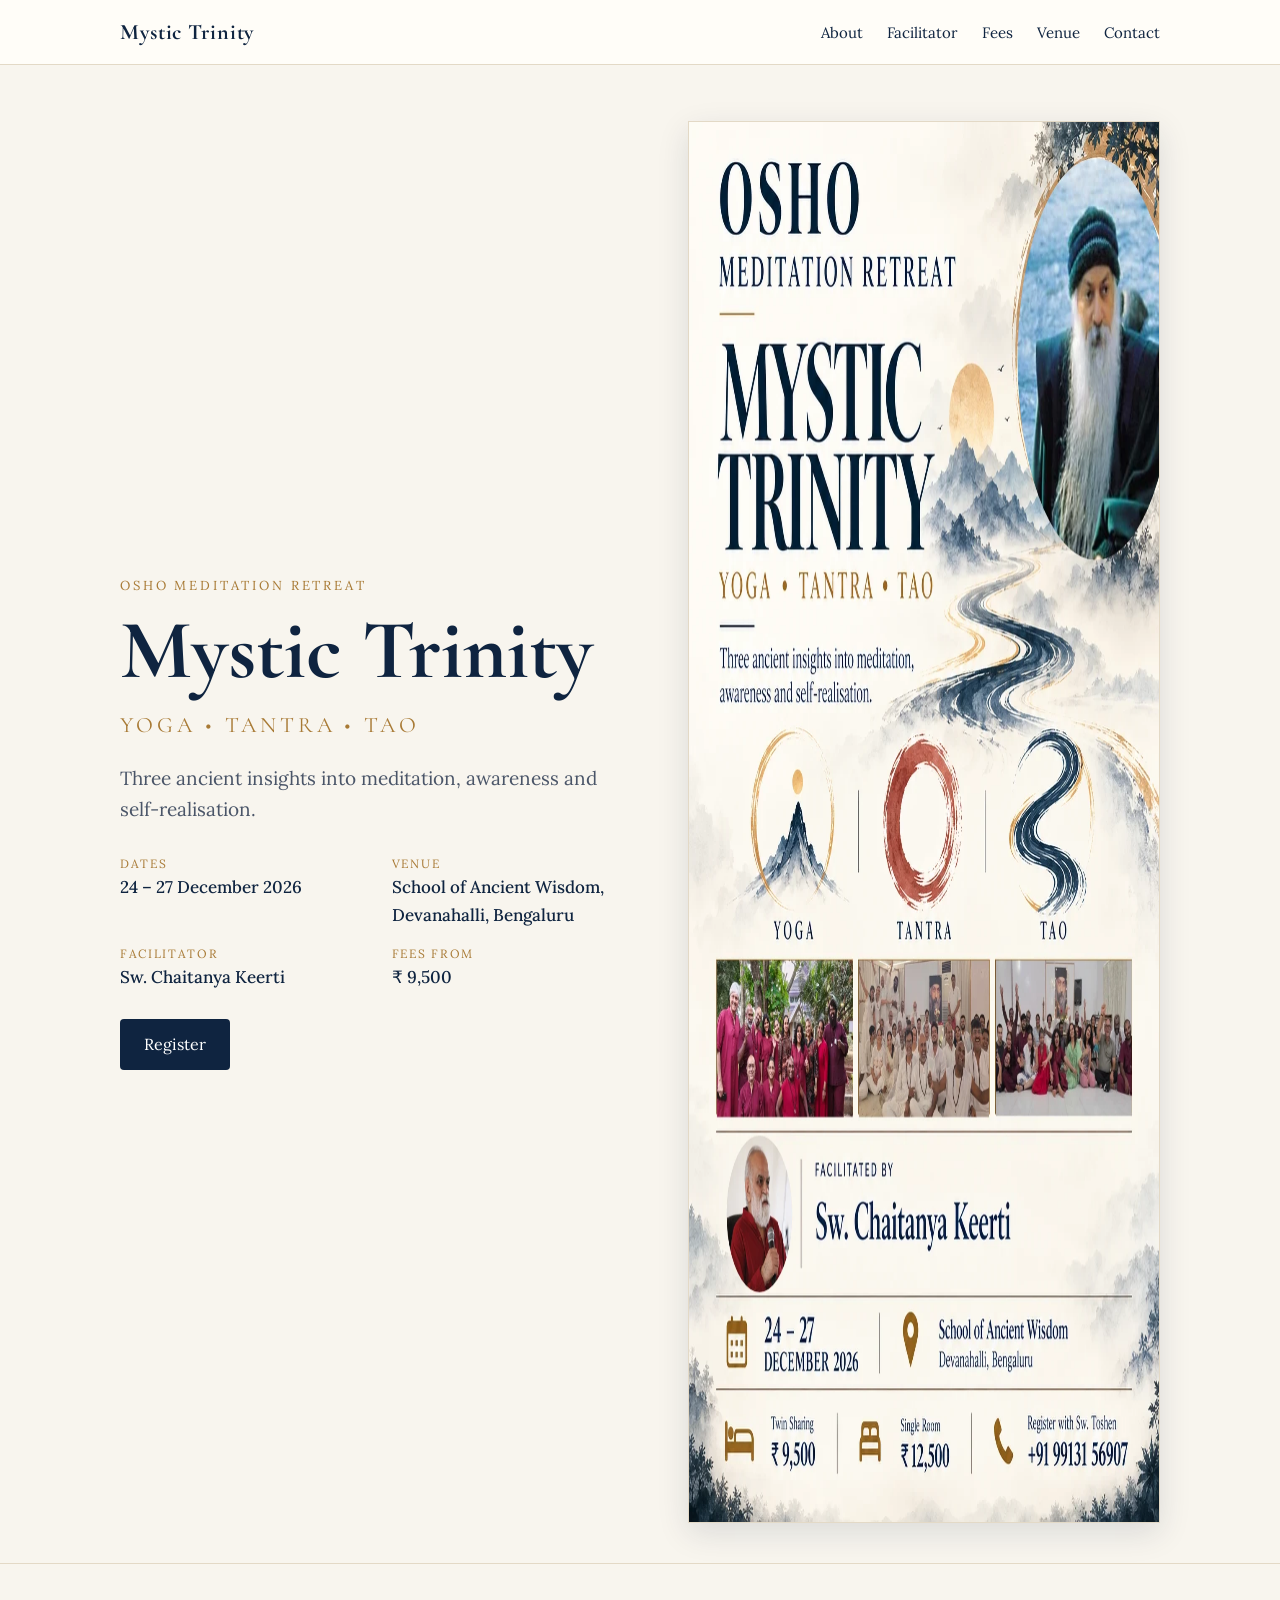
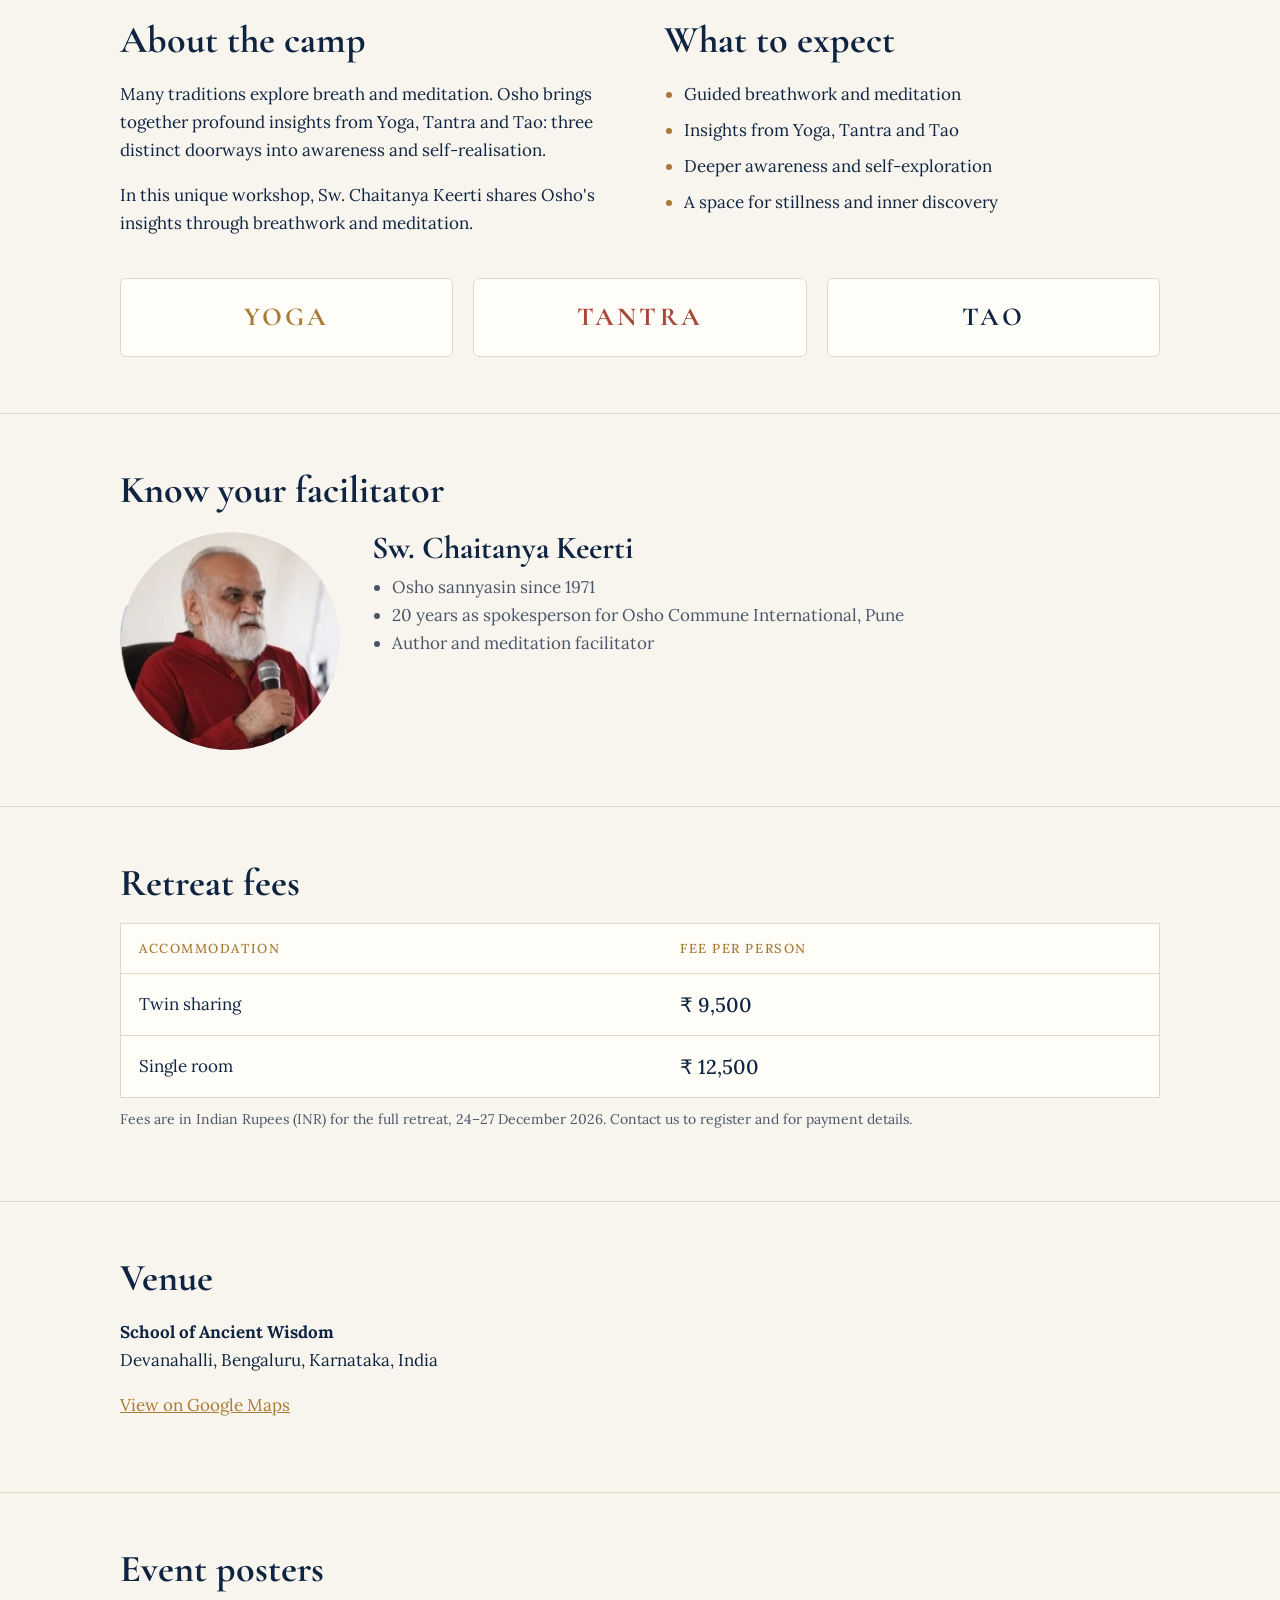
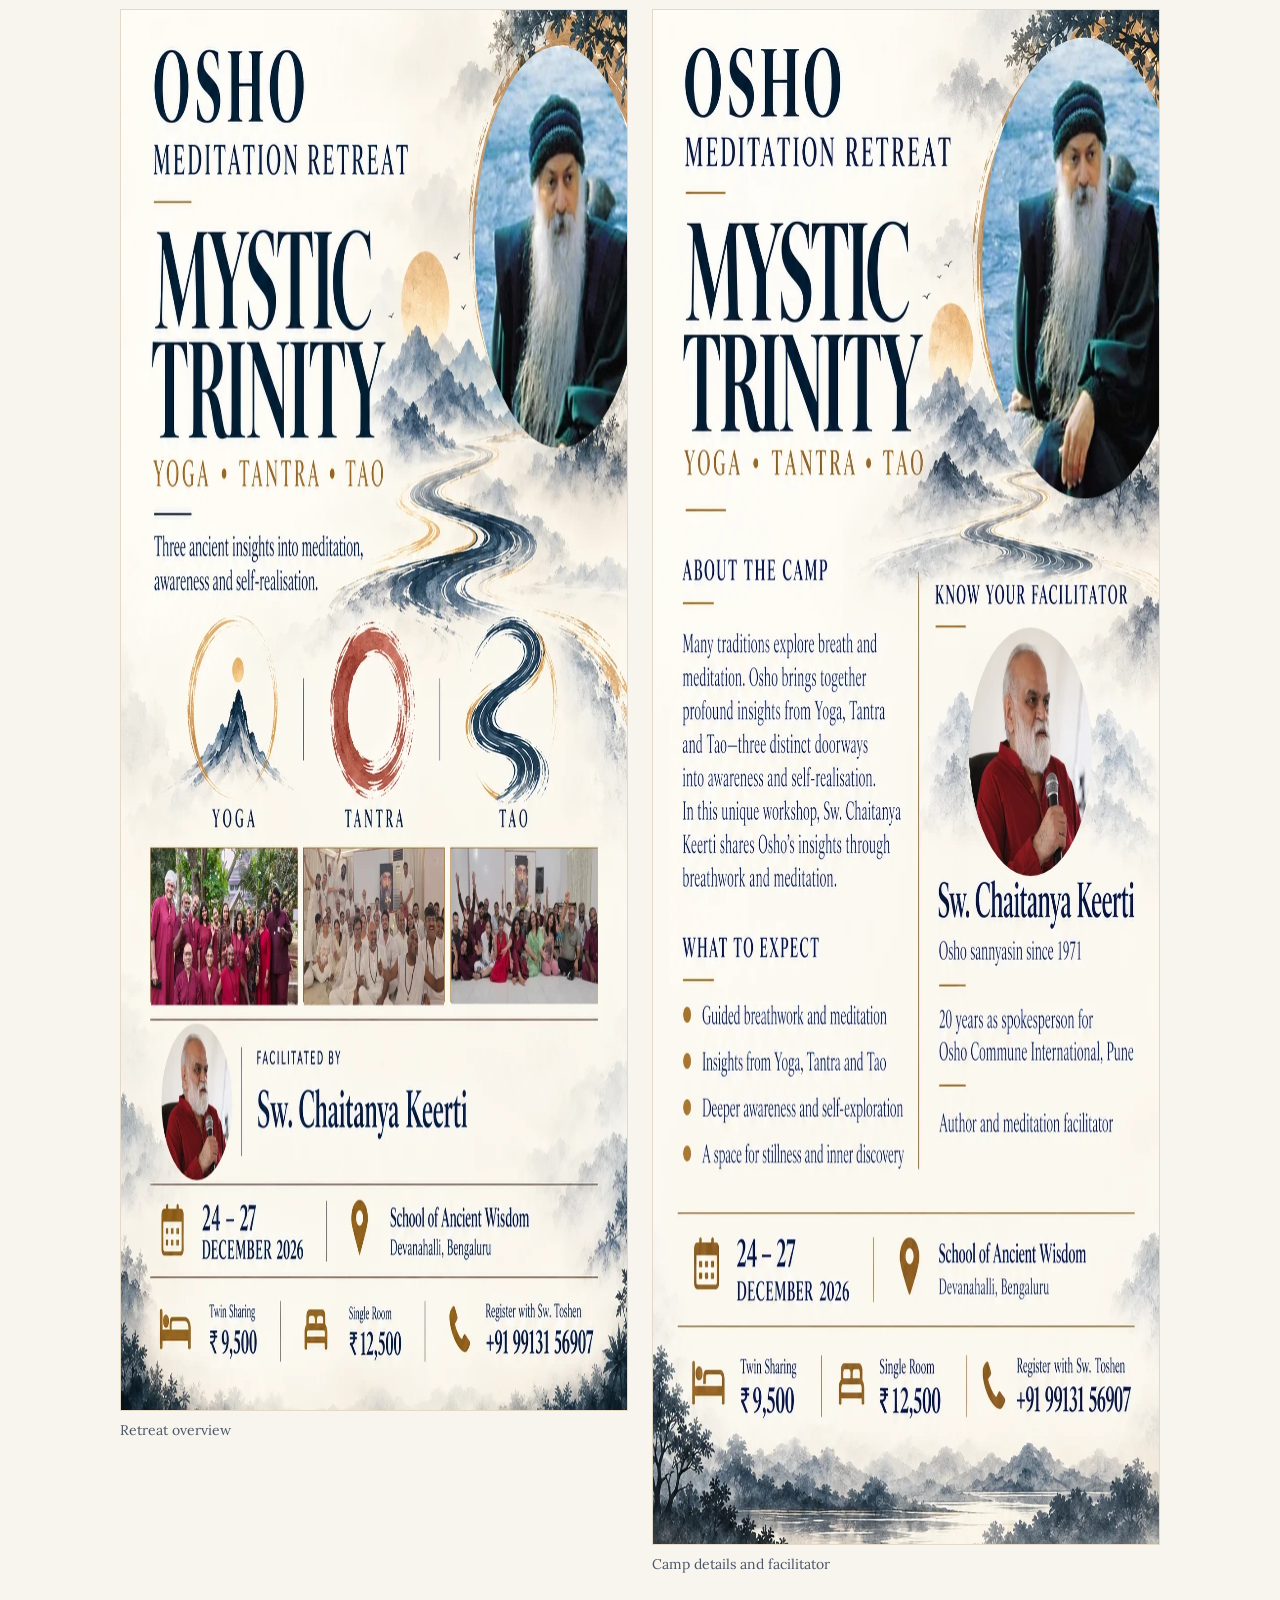
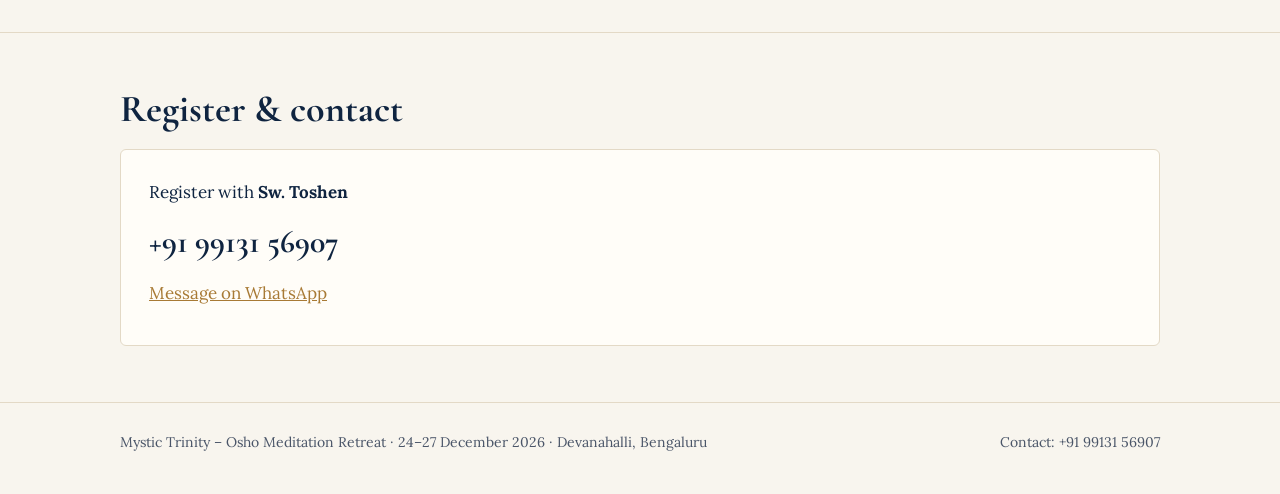
==== index.html @ 8c8d6dd5 "Mystic Trinity retreat landing page Co-Authored-By: Claude Opus 5.5 <noreply@anthropic.com>" ====
<!doctype html>
<html lang="en">
<head>
  <meta charset="utf-8">
  <meta name="viewport" content="width=device-width, initial-scale=1">
  <title>Mystic Trinity – Osho Meditation Retreat | 24–27 Dec 2026, Bengaluru</title>
  <meta name="description" content="Mystic Trinity: Yoga, Tantra, Tao. A four-day Osho meditation retreat facilitated by Sw. Chaitanya Keerti at the School of Ancient Wisdom, Devanahalli, Bengaluru, 24–27 December 2026.">
  <meta property="og:title" content="Mystic Trinity – Osho Meditation Retreat">
  <meta property="og:description" content="Yoga • Tantra • Tao. 24–27 December 2026, School of Ancient Wisdom, Devanahalli, Bengaluru.">
  <meta property="og:image" content="images/poster-overview.webp">
  <meta property="og:type" content="website">
  <link rel="preconnect" href="https://fonts.googleapis.com">
  <link rel="preconnect" href="https://fonts.gstatic.com" crossorigin>
  <link href="https://fonts.googleapis.com/css2?family=Cormorant+Garamond:wght@500;600;700&family=Lora:wght@400;500&display=swap" rel="stylesheet">
  <style>
    :root {
      --bg: #f8f5ee;
      --surface: #fffdf8;
      --ink: #0f2440;
      --muted: #4a5568;
      --gold: #a87a35;
      --rust: #a8463a;
      --line: #e3d9c6;
    }
    * { box-sizing: border-box; }
    html { scroll-behavior: smooth; }
    body {
      margin: 0;
      background: var(--bg);
      color: var(--ink);
      font-family: "Lora", Georgia, serif;
      font-size: 17px;
      line-height: 1.65;
    }
    a { color: var(--gold); }
    img { max-width: 100%; display: block; }
    .wrap { max-width: 1080px; margin: 0 auto; padding: 0 20px; }

    header.top {
      border-bottom: 1px solid var(--line);
      background: var(--surface);
    }
    header.top .wrap {
      display: flex; align-items: center; justify-content: space-between;
      gap: 16px; padding-top: 14px; padding-bottom: 14px; flex-wrap: wrap;
    }
    .brand { font-family: "Cormorant Garamond", serif; font-weight: 700; font-size: 22px; letter-spacing: .04em; }
    nav a { color: var(--ink); text-decoration: none; margin-left: 20px; font-size: 15px; }
    nav a:hover { color: var(--gold); }

    .hero { padding: 56px 0 40px; }
    .hero .wrap { display: grid; grid-template-columns: 1.1fr 1fr; gap: 48px; align-items: center; }
    .eyebrow { letter-spacing: .22em; text-transform: uppercase; font-size: 13px; color: var(--gold); margin: 0 0 8px; }
    h1, h2, h3 { font-family: "Cormorant Garamond", serif; line-height: 1.1; margin: 0; }
    h1 { font-size: clamp(48px, 8vw, 84px); font-weight: 700; }
    .paths { font-family: "Cormorant Garamond", serif; color: var(--gold); letter-spacing: .18em; font-size: 22px; margin: 10px 0 20px; }
    .lede { font-size: 19px; color: var(--muted); margin: 0 0 28px; }
    .facts { display: grid; grid-template-columns: 1fr 1fr; gap: 14px 24px; margin: 0 0 28px; }
    .facts dt { font-size: 12px; letter-spacing: .14em; text-transform: uppercase; color: var(--gold); }
    .facts dd { margin: 0; font-weight: 500; }
    .btn {
      display: inline-block; background: var(--ink); color: #fff; text-decoration: none;
      padding: 12px 24px; border-radius: 4px; font-size: 16px;
    }
    .btn:hover { background: #1c3a63; }
    .hero-img { border: 1px solid var(--line); box-shadow: 0 10px 30px rgba(15,36,64,.12); }

    section { padding: 56px 0; border-top: 1px solid var(--line); }
    section h2 { font-size: 38px; margin-bottom: 18px; }
    .two { display: grid; grid-template-columns: 1fr 1fr; gap: 48px; }

    .trinity { display: grid; grid-template-columns: repeat(3, 1fr); gap: 20px; margin-top: 24px; }
    .card { background: var(--surface); border: 1px solid var(--line); padding: 24px; text-align: center; border-radius: 6px; }
    .card h3 { font-size: 26px; letter-spacing: .12em; }
    .card p { margin: 0; color: var(--muted); font-size: 16px; }
    .card.yoga h3 { color: var(--gold); }
    .card.tantra h3 { color: var(--rust); }
    .card.tao h3 { color: var(--ink); }

    ul.expect { padding-left: 20px; margin: 0; }
    ul.expect li { margin-bottom: 8px; }
    ul.expect li::marker { color: var(--gold); }

    .facilitator { display: grid; grid-template-columns: 220px 1fr; gap: 32px; align-items: start; }
    .facilitator h3 { font-size: 32px; margin-bottom: 8px; }
    .facilitator ul { padding-left: 20px; margin: 0; color: var(--muted); }

    table.pricing { width: 100%; border-collapse: collapse; background: var(--surface); border: 1px solid var(--line); }
    table.pricing th, table.pricing td { padding: 14px 18px; text-align: left; border-bottom: 1px solid var(--line); }
    table.pricing th { font-size: 13px; letter-spacing: .12em; text-transform: uppercase; color: var(--gold); font-weight: 500; }
    table.pricing td.amt { font-weight: 500; font-size: 20px; white-space: nowrap; }
    .note { font-size: 14px; color: var(--muted); margin-top: 10px; }

    .posters { display: grid; grid-template-columns: 1fr 1fr; gap: 24px; }
    .posters figure { margin: 0; }
    .posters img { border: 1px solid var(--line); }
    .posters figcaption { font-size: 14px; color: var(--muted); margin-top: 8px; }

    .contact-box { background: var(--surface); border: 1px solid var(--line); padding: 28px; border-radius: 6px; }
    .contact-box p { margin: 0 0 10px; }
    .phone { font-family: "Cormorant Garamond", serif; font-size: 32px; font-weight: 700; color: var(--ink); text-decoration: none; }

    footer { border-top: 1px solid var(--line); padding: 28px 0 40px; font-size: 14px; color: var(--muted); }
    footer .wrap { display: flex; justify-content: space-between; gap: 16px; flex-wrap: wrap; }

    @media (max-width: 820px) {
      .hero .wrap, .two, .posters { grid-template-columns: 1fr; }
      .trinity { grid-template-columns: 1fr; }
      .facilitator { grid-template-columns: 1fr; }
      .facilitator img { max-width: 220px; }
      nav { display: none; }
      .hero { padding-top: 32px; }
    }
  </style>
</head>
<body>
  <header class="top">
    <div class="wrap">
      <div class="brand">Mystic Trinity</div>
      <nav>
        <a href="#about">About</a>
        <a href="#facilitator">Facilitator</a>
        <a href="#fees">Fees</a>
        <a href="#venue">Venue</a>
        <a href="#contact">Contact</a>
      </nav>
    </div>
  </header>

  <main>
    <div class="hero">
      <div class="wrap">
        <div>
          <p class="eyebrow">Osho Meditation Retreat</p>
          <h1>Mystic Trinity</h1>
          <p class="paths">YOGA • TANTRA • TAO</p>
          <p class="lede">Three ancient insights into meditation, awareness and self-realisation.</p>
          <dl class="facts">
            <div><dt>Dates</dt><dd>24 – 27 December 2026</dd></div>
            <div><dt>Venue</dt><dd>School of Ancient Wisdom, Devanahalli, Bengaluru</dd></div>
            <div><dt>Facilitator</dt><dd>Sw. Chaitanya Keerti</dd></div>
            <div><dt>Fees from</dt><dd>₹ 9,500</dd></div>
          </dl>
          <a class="btn" href="#contact">Register</a>
        </div>
        <img class="hero-img" src="images/poster-overview.webp" width="1122" height="1402"
             alt="Mystic Trinity Osho Meditation Retreat poster: Yoga, Tantra, Tao, facilitated by Sw. Chaitanya Keerti, 24–27 December 2026 at School of Ancient Wisdom, Devanahalli, Bengaluru.">
      </div>
    </div>

    <section id="about">
      <div class="wrap">
        <div class="two">
          <div>
            <h2>About the camp</h2>
            <p>Many traditions explore breath and meditation. Osho brings together profound insights from Yoga, Tantra and Tao: three distinct doorways into awareness and self-realisation.</p>
            <p>In this unique workshop, Sw. Chaitanya Keerti shares Osho's insights through breathwork and meditation.</p>
          </div>
          <div>
            <h2>What to expect</h2>
            <ul class="expect">
              <li>Guided breathwork and meditation</li>
              <li>Insights from Yoga, Tantra and Tao</li>
              <li>Deeper awareness and self-exploration</li>
              <li>A space for stillness and inner discovery</li>
            </ul>
          </div>
        </div>
        <div class="trinity">
          <div class="card yoga"><h3>YOGA</h3></div>
          <div class="card tantra"><h3>TANTRA</h3></div>
          <div class="card tao"><h3>TAO</h3></div>
        </div>
      </div>
    </section>

    <section id="facilitator">
      <div class="wrap">
        <h2>Know your facilitator</h2>
        <div class="facilitator">
          <img src="images/facilitator.jpg" width="220" height="220" alt="Sw. Chaitanya Keerti" style="border-radius: 50%;">
          <div>
            <h3>Sw. Chaitanya Keerti</h3>
            <ul>
              <li>Osho sannyasin since 1971</li>
              <li>20 years as spokesperson for Osho Commune International, Pune</li>
              <li>Author and meditation facilitator</li>
            </ul>
          </div>
        </div>
      </div>
    </section>

    <section id="fees">
      <div class="wrap">
        <h2>Retreat fees</h2>
        <table class="pricing">
          <thead><tr><th>Accommodation</th><th>Fee per person</th></tr></thead>
          <tbody>
            <tr><td>Twin sharing</td><td class="amt">₹ 9,500</td></tr>
            <tr><td>Single room</td><td class="amt">₹ 12,500</td></tr>
          </tbody>
        </table>
        <p class="note">Fees are in Indian Rupees (INR) for the full retreat, 24–27 December 2026. Contact us to register and for payment details.</p>
      </div>
    </section>

    <section id="venue">
      <div class="wrap">
        <h2>Venue</h2>
        <p><strong>School of Ancient Wisdom</strong><br>Devanahalli, Bengaluru, Karnataka, India</p>
        <p><a href="https://www.google.com/maps/search/?api=1&query=School+of+Ancient+Wisdom+Devanahalli+Bengaluru" target="_blank" rel="noopener">View on Google Maps</a></p>
      </div>
    </section>

    <section id="posters">
      <div class="wrap">
        <h2>Event posters</h2>
        <div class="posters">
          <figure>
            <img src="images/poster-overview.webp" width="1122" height="1402" loading="lazy" alt="Mystic Trinity retreat overview poster">
            <figcaption>Retreat overview</figcaption>
          </figure>
          <figure>
            <img src="images/poster-details.webp" width="1024" height="1536" loading="lazy" alt="Mystic Trinity retreat details poster with camp description and facilitator profile">
            <figcaption>Camp details and facilitator</figcaption>
          </figure>
        </div>
      </div>
    </section>

    <section id="contact">
      <div class="wrap">
        <h2>Register &amp; contact</h2>
        <div class="contact-box">
          <p>Register with <strong>Sw. Toshen</strong></p>
          <p><a class="phone" href="tel:+919913156907">+91 99131 56907</a></p>
          <p><a href="https://wa.me/919913156907" target="_blank" rel="noopener">Message on WhatsApp</a></p>
        </div>
      </div>
    </section>
  </main>

  <footer>
    <div class="wrap">
      <span>Mystic Trinity – Osho Meditation Retreat · 24–27 December 2026 · Devanahalli, Bengaluru</span>
      <span>Contact: +91 99131 56907</span>
    </div>
  </footer>
</body>
</html>
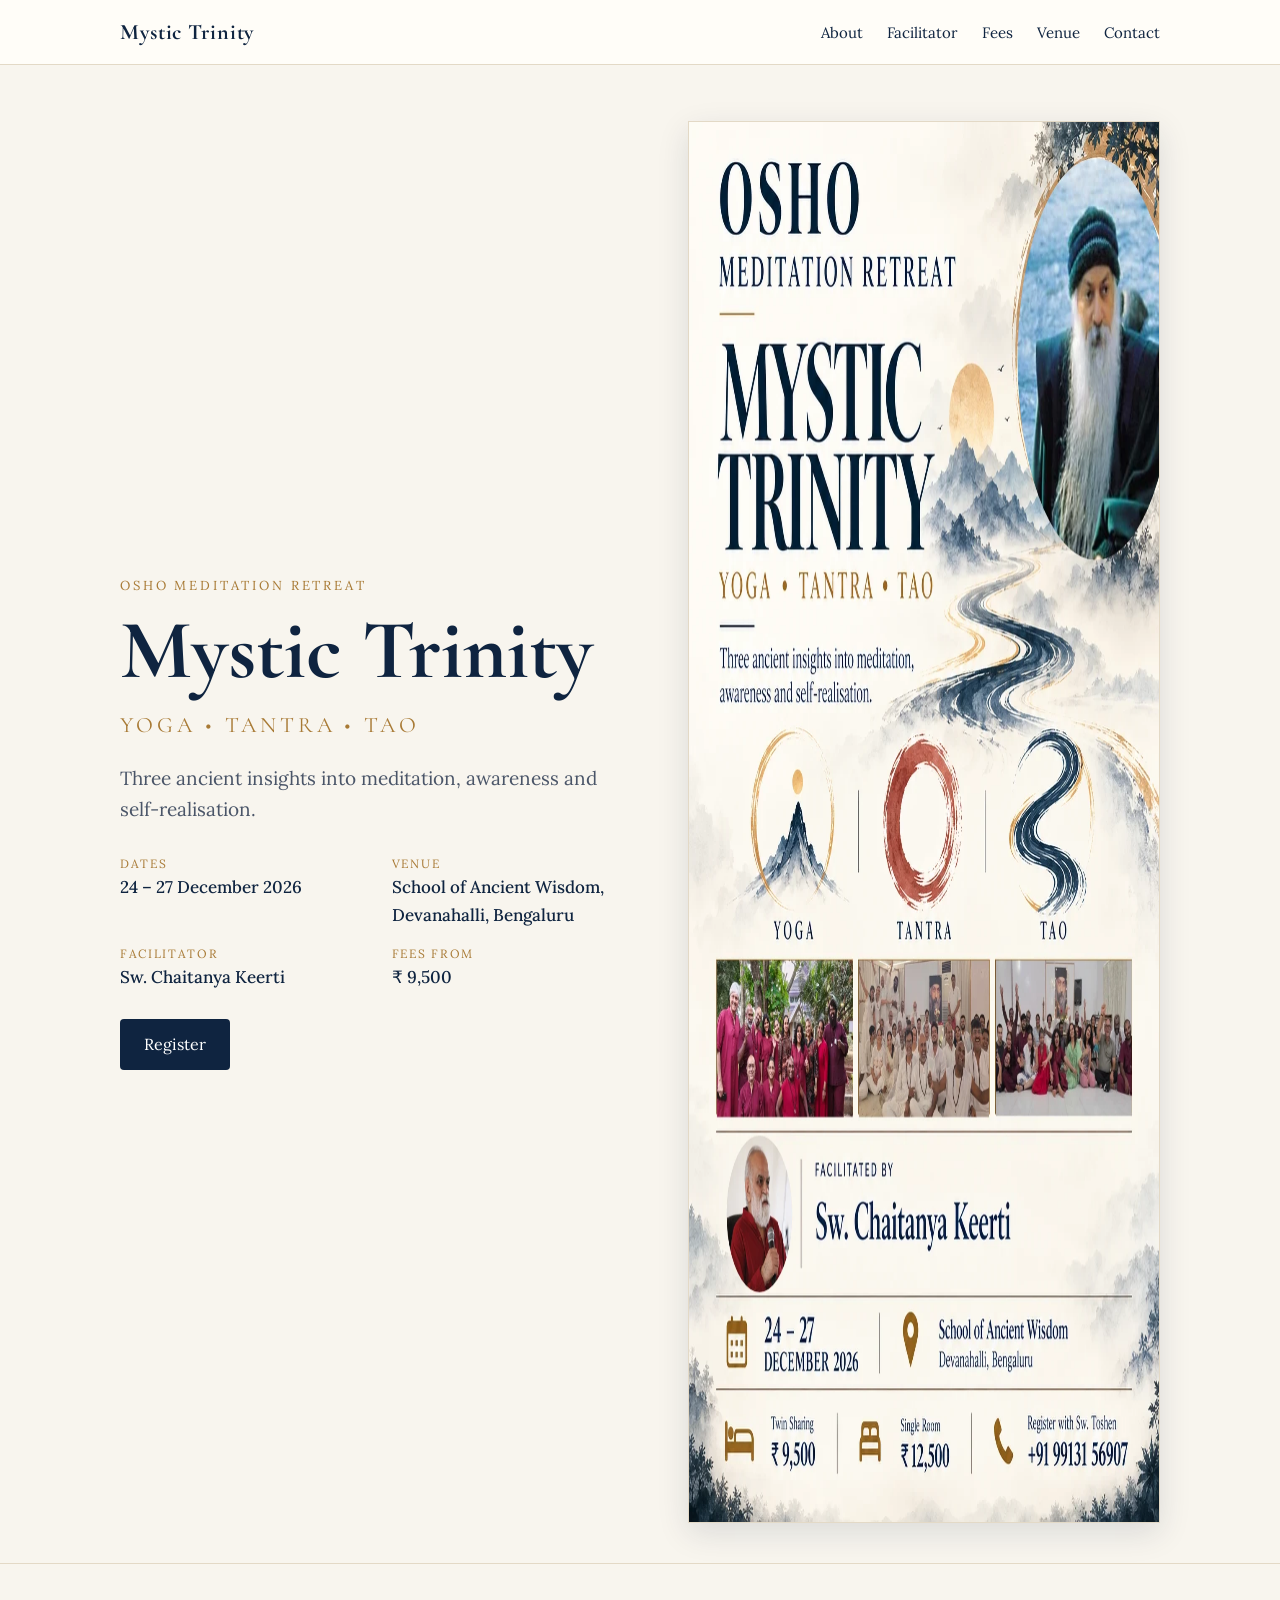
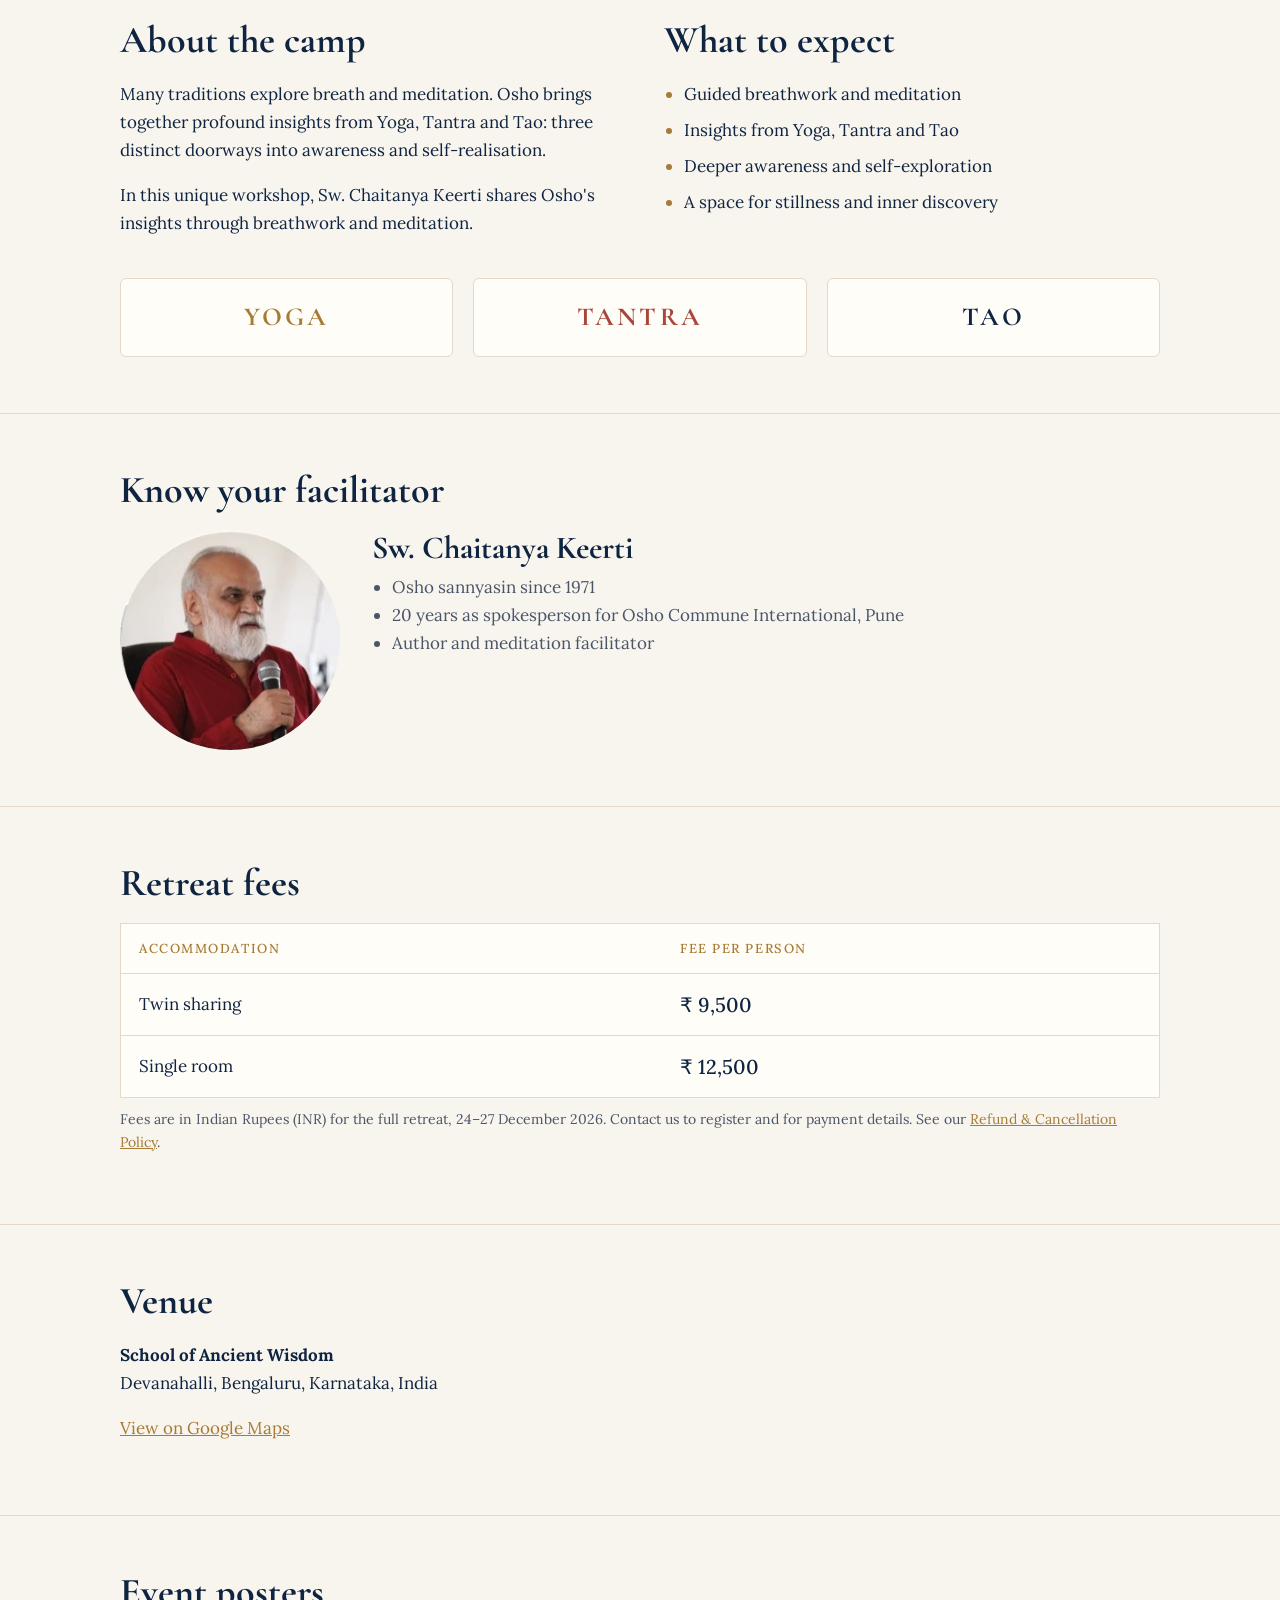
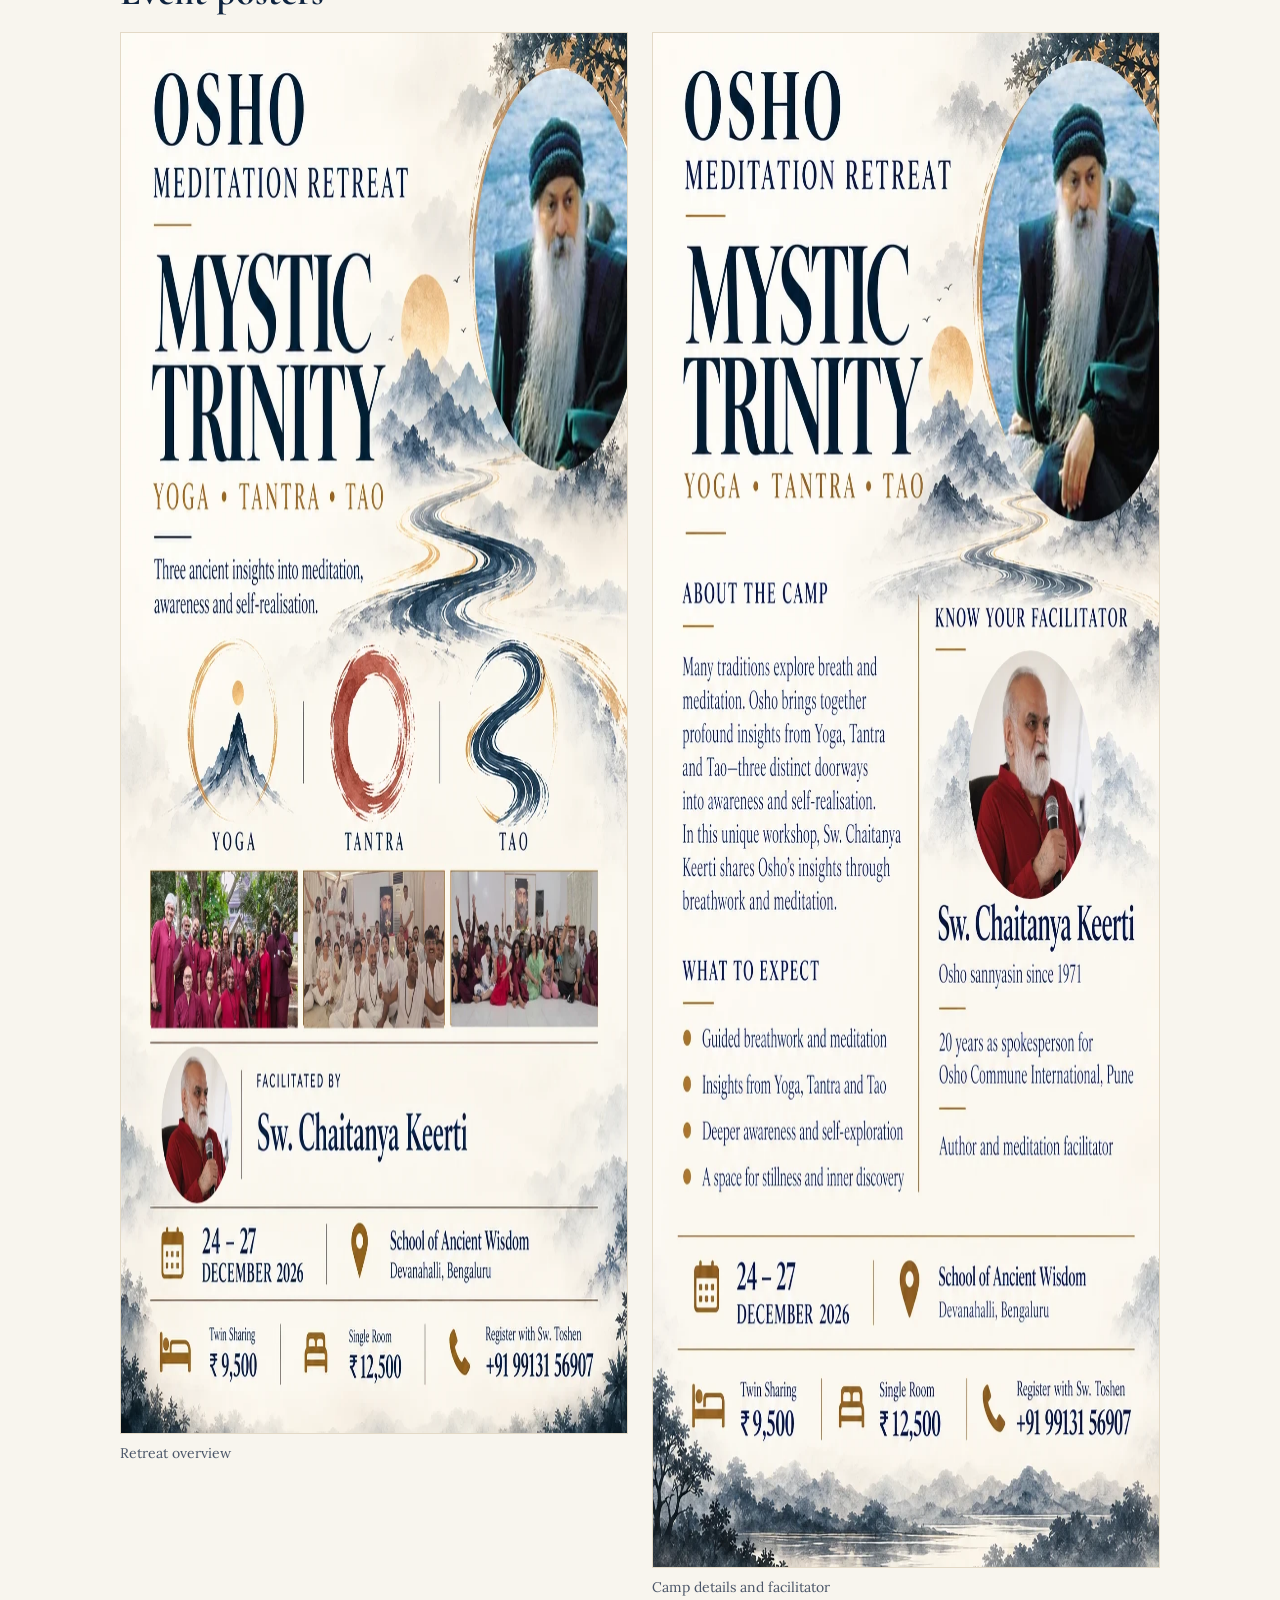
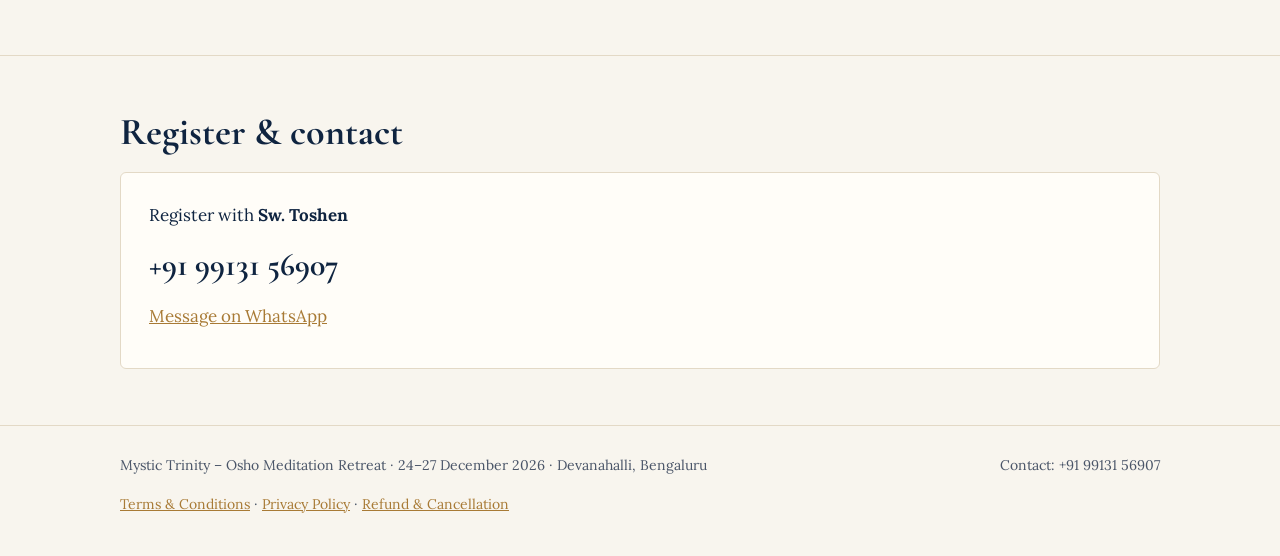
==== commit e5c3de43: "Add Terms, Privacy and Refund policy pages Co-Authored-By: Claude Opus 5.5 <noreply@anthropic.com>" ====
--- a/index.html
+++ b/index.html
@@ -201,7 +201,7 @@
             <tr><td>Single room</td><td class="amt">₹ 12,500</td></tr>
           </tbody>
         </table>
-        <p class="note">Fees are in Indian Rupees (INR) for the full retreat, 24–27 December 2026. Contact us to register and for payment details.</p>
+        <p class="note">Fees are in Indian Rupees (INR) for the full retreat, 24–27 December 2026. Contact us to register and for payment details. See our <a href="refund.html">Refund &amp; Cancellation Policy</a>.</p>
       </div>
     </section>
 
@@ -245,6 +245,7 @@
     <div class="wrap">
       <span>Mystic Trinity – Osho Meditation Retreat · 24–27 December 2026 · Devanahalli, Bengaluru</span>
       <span>Contact: +91 99131 56907</span>
+      <span class="legal"><a href="terms.html">Terms &amp; Conditions</a> · <a href="privacy.html">Privacy Policy</a> · <a href="refund.html">Refund &amp; Cancellation</a></span>
     </div>
   </footer>
 </body>
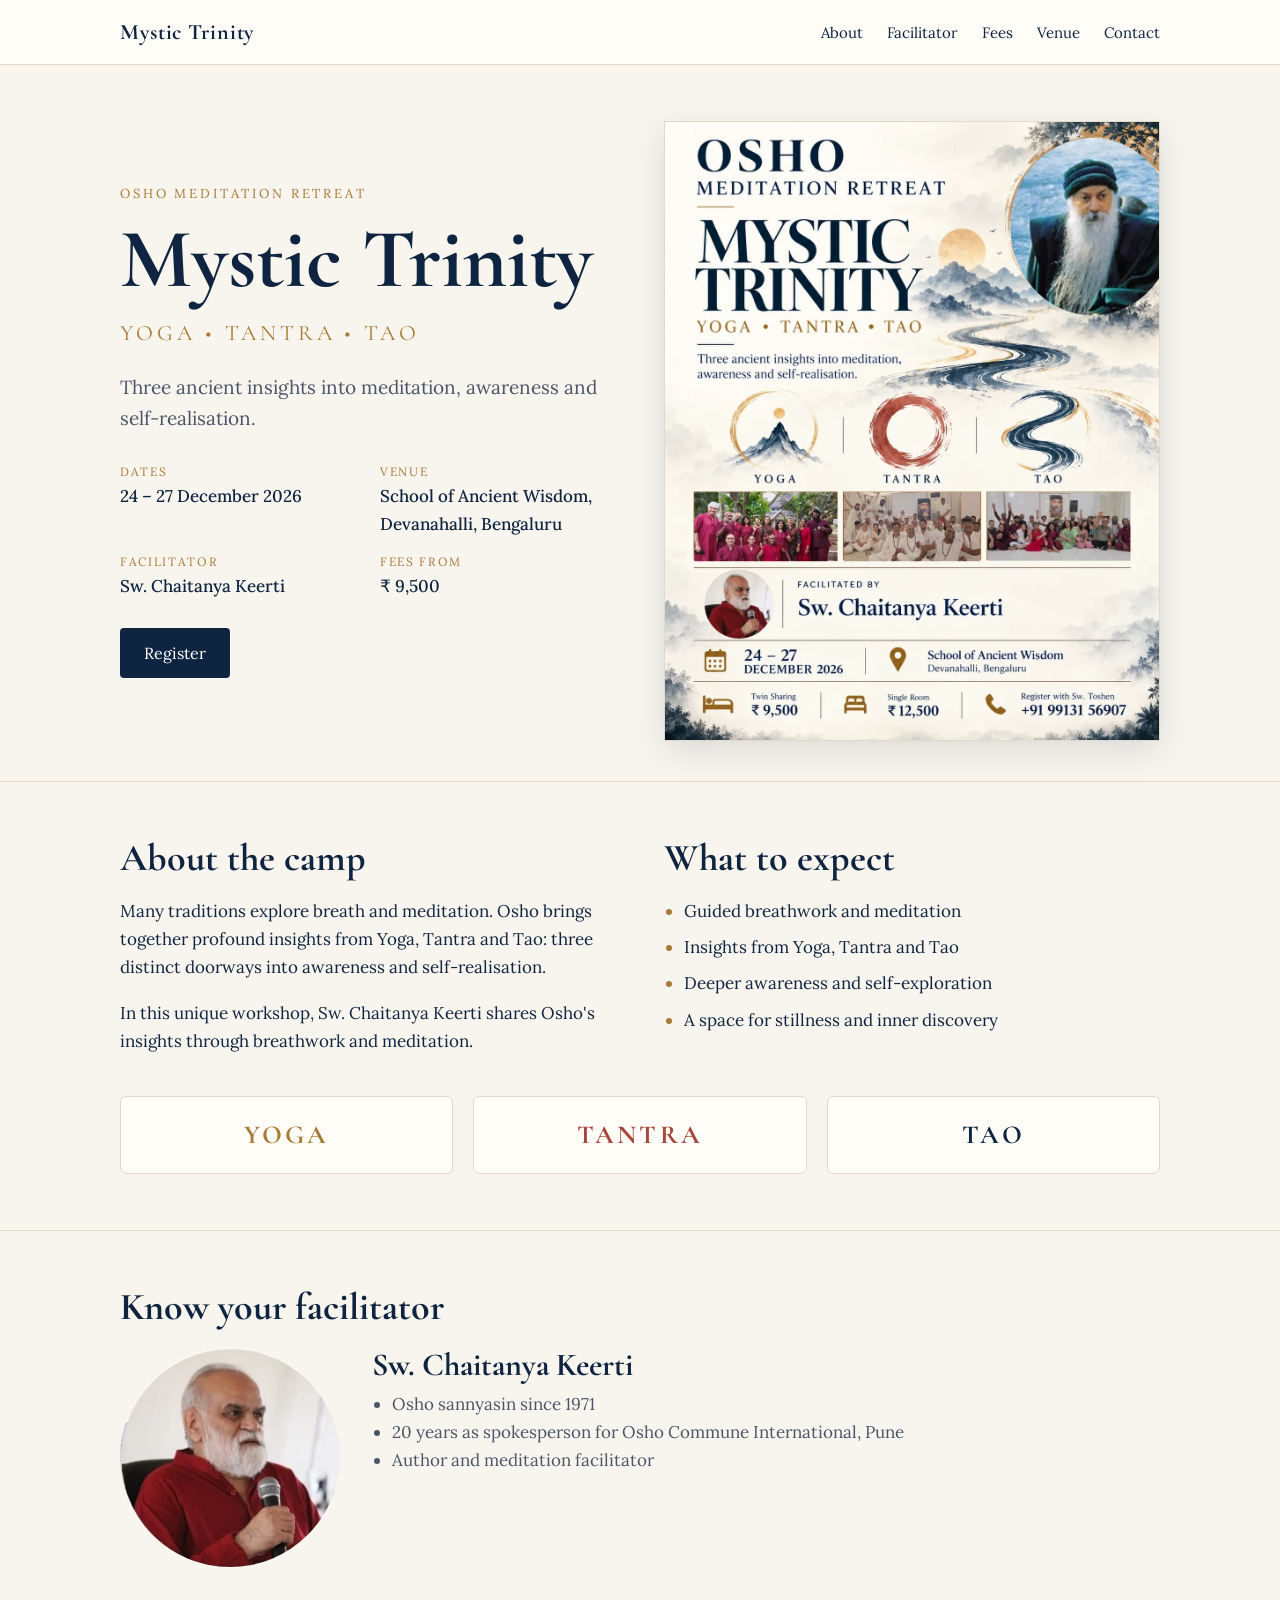
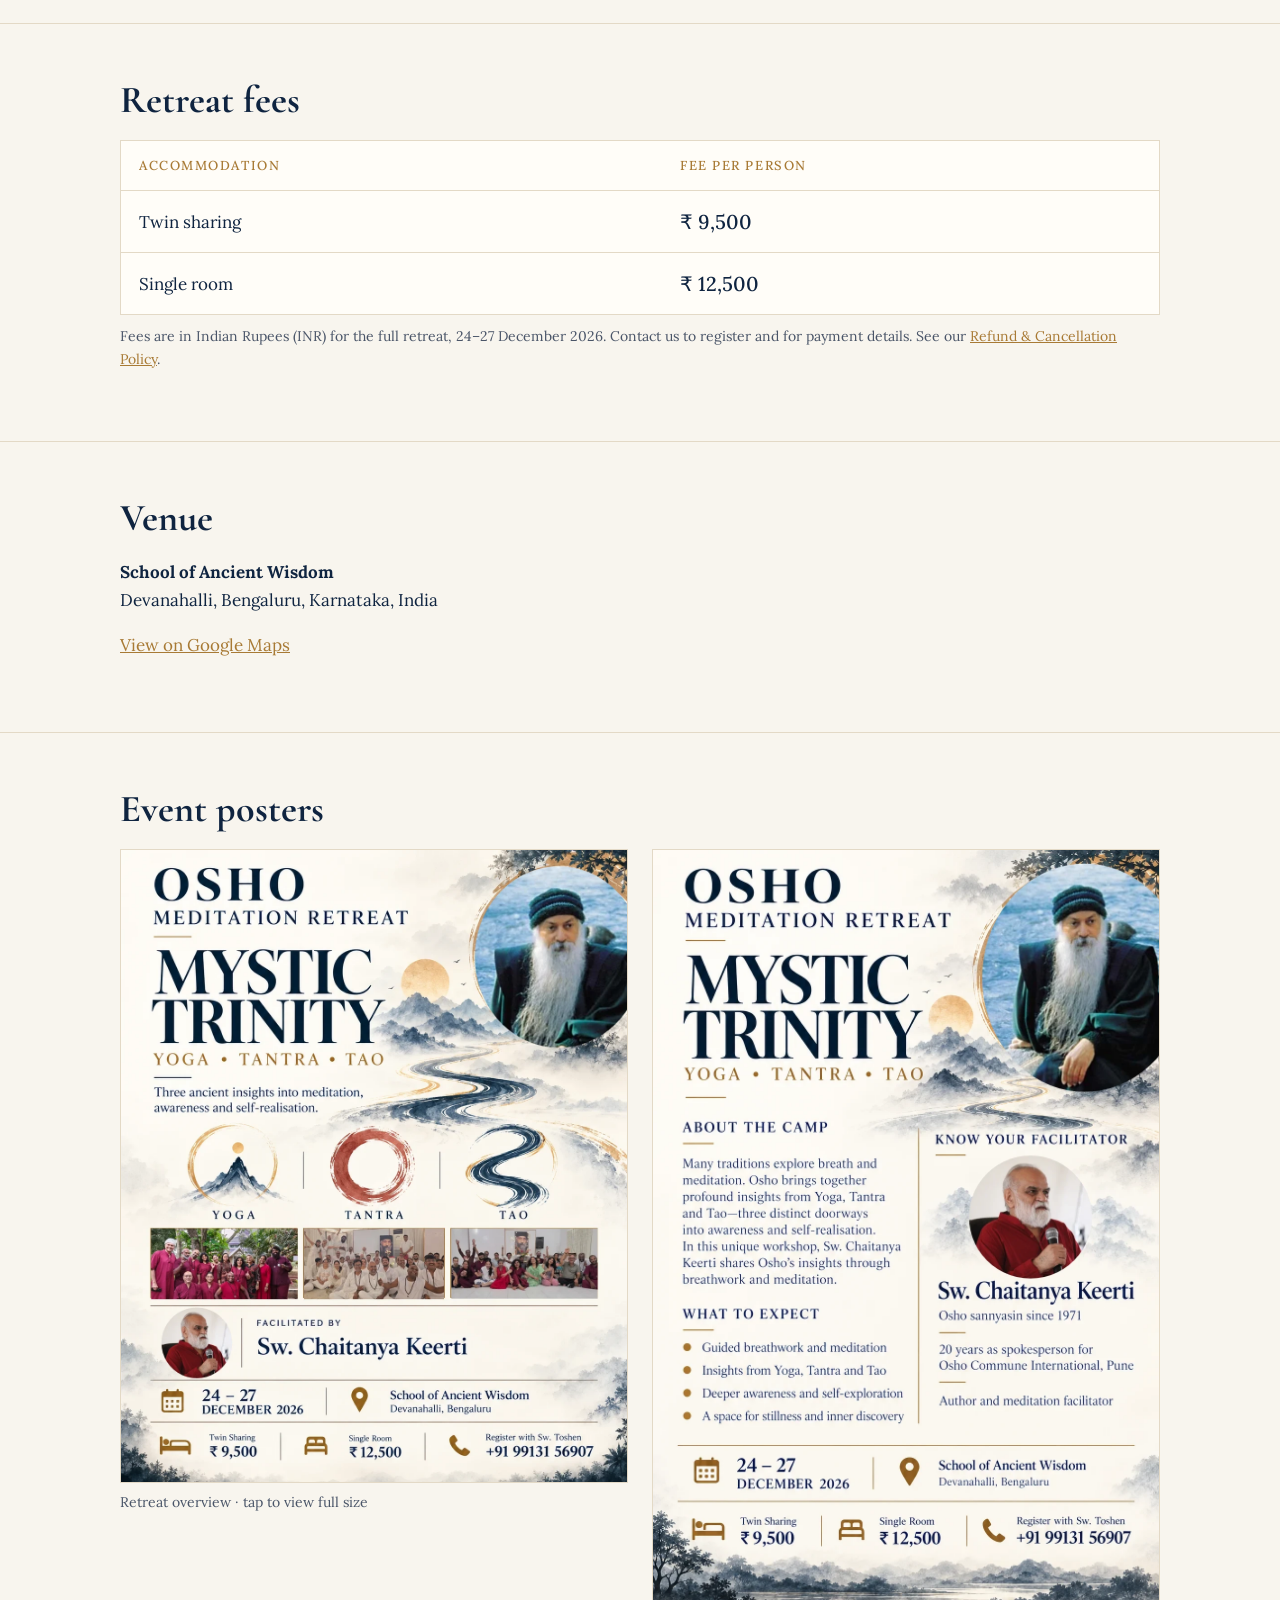
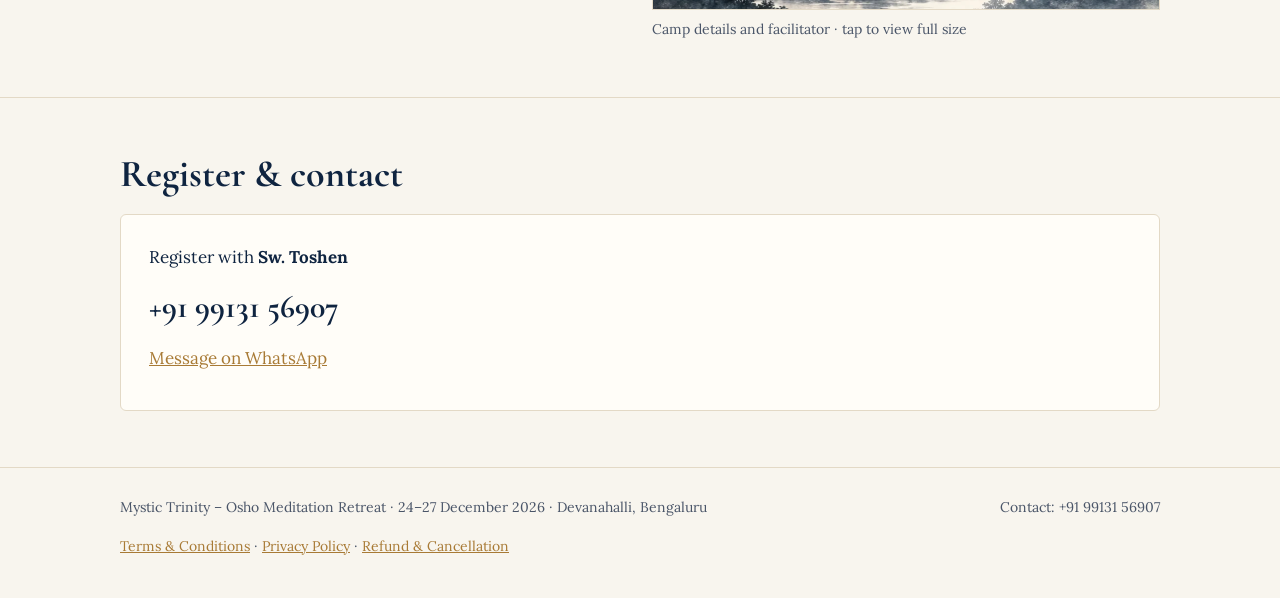
==== commit b24f06b1: "Keep poster aspect ratio and link to full-size images Co-Authored-By: Claude Opus 5.5 <noreply@anthr" ====
--- a/index.html
+++ b/index.html
@@ -6,7 +6,7 @@
   <title>Mystic Trinity – Osho Meditation Retreat | 24–27 Dec 2026, Bengaluru</title>
   <meta name="description" content="Mystic Trinity: Yoga, Tantra, Tao. A four-day Osho meditation retreat facilitated by Sw. Chaitanya Keerti at the School of Ancient Wisdom, Devanahalli, Bengaluru, 24–27 December 2026.">
   <meta property="og:title" content="Mystic Trinity – Osho Meditation Retreat">
-  <meta property="og:description" content="Yoga • Tantra • Tao. 24–27 December 2026, School of Ancient Wisdom, Devanahalli, Bengaluru.">
+  <meta property="og:description" content="Yoga • Tantra • Tao. 24–27 December 2026, School of Ancient Wisdom, Devanahalli, Bengaluru."></a>
   <meta property="og:image" content="images/poster-overview.webp">
   <meta property="og:type" content="website">
   <link rel="preconnect" href="https://fonts.googleapis.com">
@@ -33,7 +33,7 @@
       line-height: 1.65;
     }
     a { color: var(--gold); }
-    img { max-width: 100%; display: block; }
+    img { max-width: 100%; height: auto; display: block; }
     .wrap { max-width: 1080px; margin: 0 auto; padding: 0 20px; }
 
     header.top {
@@ -49,7 +49,7 @@
     nav a:hover { color: var(--gold); }
 
     .hero { padding: 56px 0 40px; }
-    .hero .wrap { display: grid; grid-template-columns: 1.1fr 1fr; gap: 48px; align-items: center; }
+    .hero .wrap { display: grid; grid-template-columns: 1fr 1fr; gap: 48px; align-items: center; }
     .eyebrow { letter-spacing: .22em; text-transform: uppercase; font-size: 13px; color: var(--gold); margin: 0 0 8px; }
     h1, h2, h3 { font-family: "Cormorant Garamond", serif; line-height: 1.1; margin: 0; }
     h1 { font-size: clamp(48px, 8vw, 84px); font-weight: 700; }
@@ -91,7 +91,7 @@
     table.pricing td.amt { font-weight: 500; font-size: 20px; white-space: nowrap; }
     .note { font-size: 14px; color: var(--muted); margin-top: 10px; }
 
-    .posters { display: grid; grid-template-columns: 1fr 1fr; gap: 24px; }
+    .posters { display: grid; grid-template-columns: 1fr 1fr; gap: 24px; align-items: start; }
     .posters figure { margin: 0; }
     .posters img { border: 1px solid var(--line); }
     .posters figcaption { font-size: 14px; color: var(--muted); margin-top: 8px; }
@@ -143,8 +143,8 @@
           </dl>
           <a class="btn" href="#contact">Register</a>
         </div>
-        <img class="hero-img" src="images/poster-overview.webp" width="1122" height="1402"
-             alt="Mystic Trinity Osho Meditation Retreat poster: Yoga, Tantra, Tao, facilitated by Sw. Chaitanya Keerti, 24–27 December 2026 at School of Ancient Wisdom, Devanahalli, Bengaluru.">
+        <a href="images/poster-overview.webp" target="_blank" rel="noopener"><img class="hero-img" src="images/poster-overview.webp" width="1122" height="1402"
+             alt="Mystic Trinity Osho Meditation Retreat poster: Yoga, Tantra, Tao, facilitated by Sw. Chaitanya Keerti, 24–27 December 2026 at School of Ancient Wisdom, Devanahalli, Bengaluru."></a>
       </div>
     </div>
 
@@ -218,12 +218,12 @@
         <h2>Event posters</h2>
         <div class="posters">
           <figure>
-            <img src="images/poster-overview.webp" width="1122" height="1402" loading="lazy" alt="Mystic Trinity retreat overview poster">
-            <figcaption>Retreat overview</figcaption>
+            <a href="images/poster-overview.webp" target="_blank" rel="noopener"><img src="images/poster-overview.webp" width="1122" height="1402" loading="lazy" alt="Mystic Trinity retreat overview poster"></a>
+            <figcaption>Retreat overview · tap to view full size</figcaption>
           </figure>
           <figure>
-            <img src="images/poster-details.webp" width="1024" height="1536" loading="lazy" alt="Mystic Trinity retreat details poster with camp description and facilitator profile">
-            <figcaption>Camp details and facilitator</figcaption>
+            <a href="images/poster-details.webp" target="_blank" rel="noopener"><img src="images/poster-details.webp" width="1024" height="1536" loading="lazy" alt="Mystic Trinity retreat details poster with camp description and facilitator profile"></a>
+            <figcaption>Camp details and facilitator · tap to view full size</figcaption>
           </figure>
         </div>
       </div>
